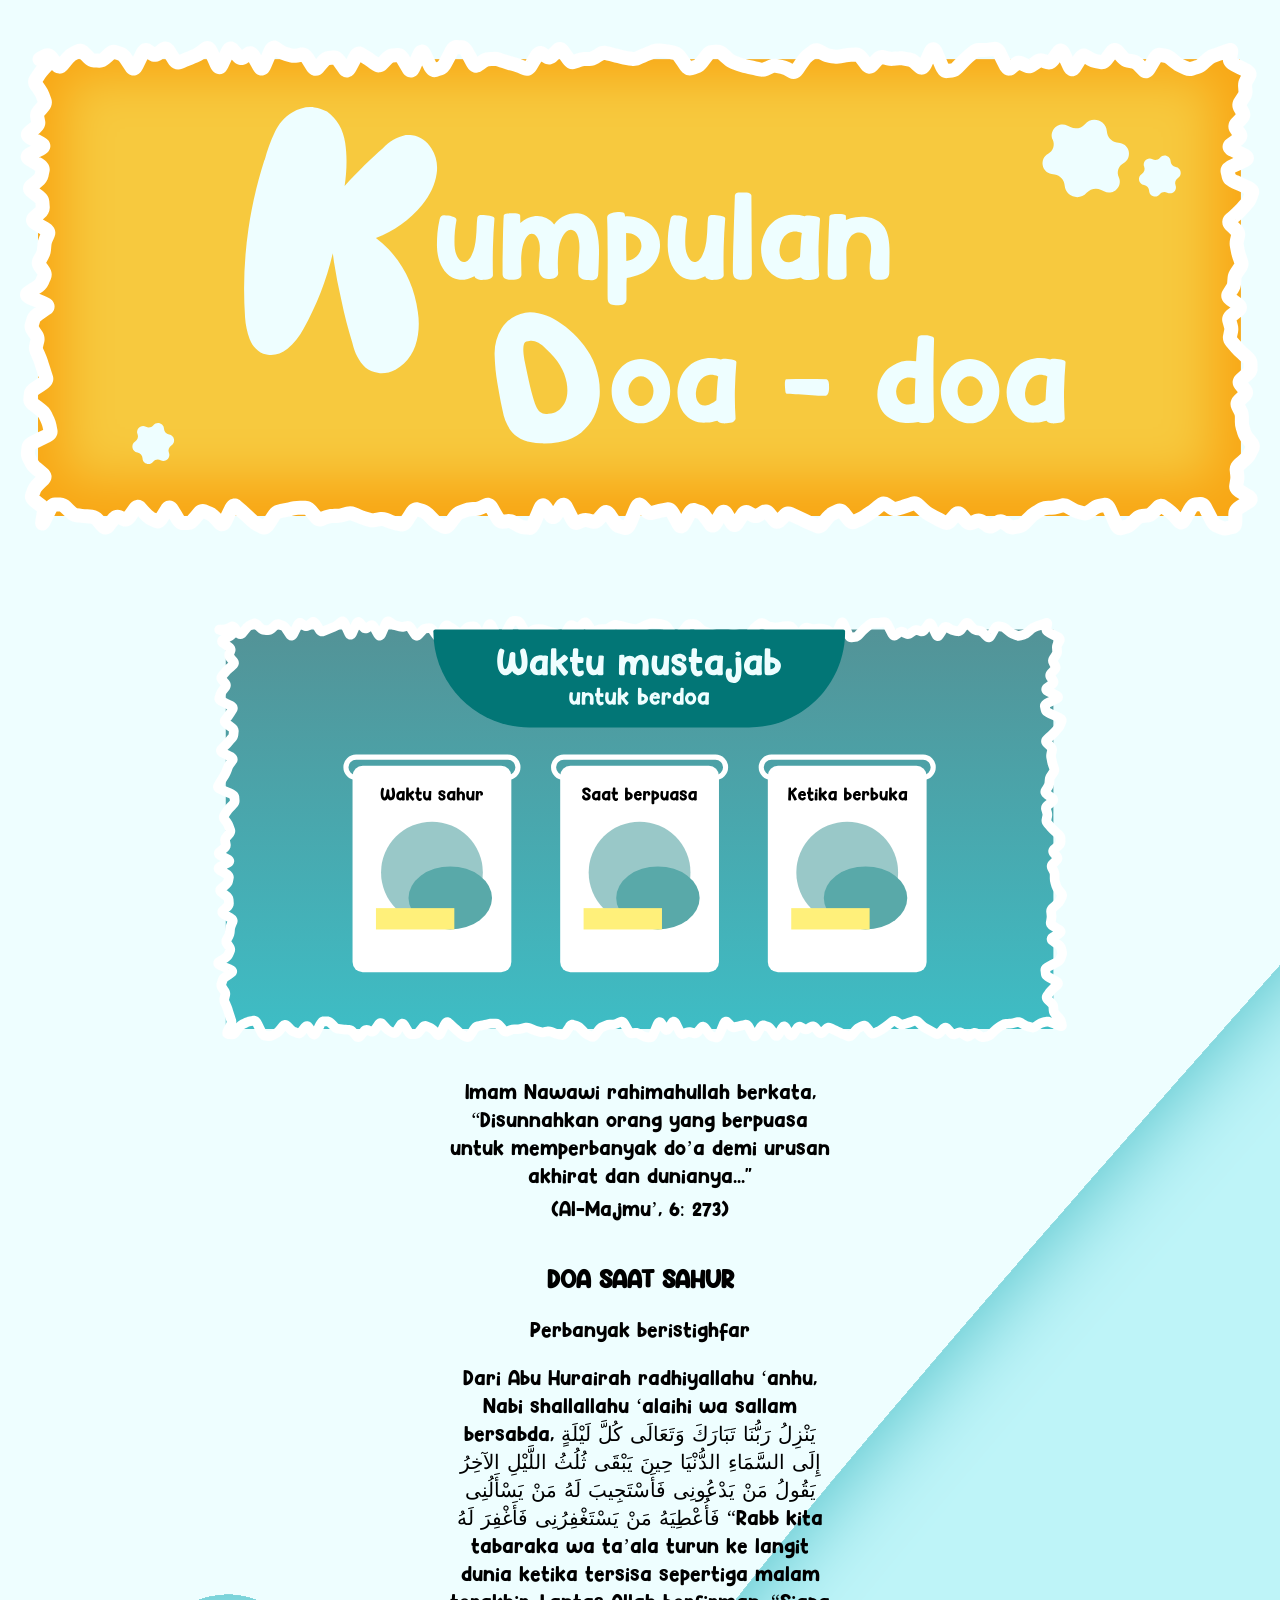
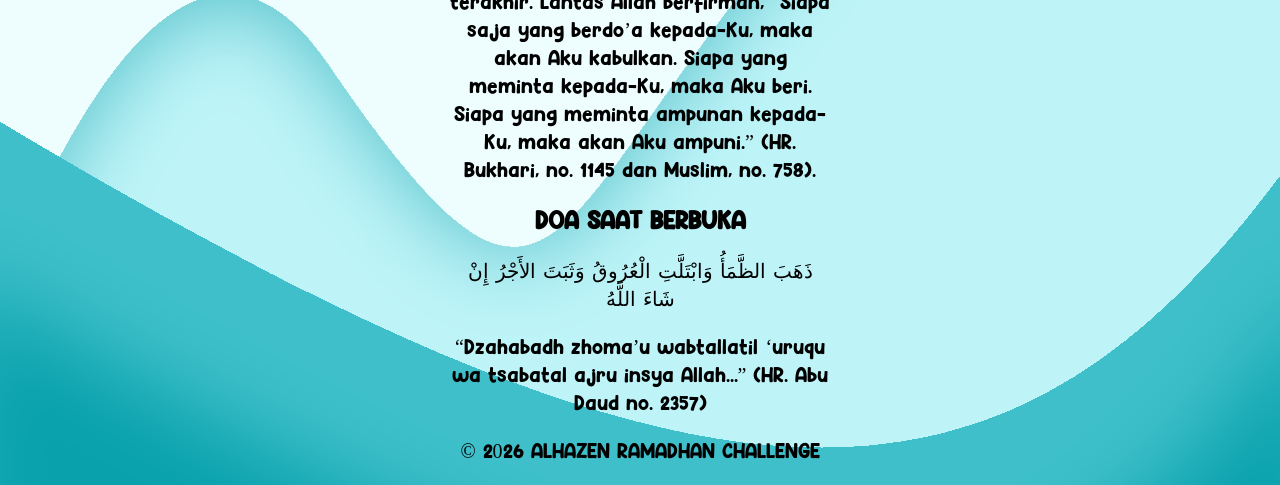
==== doa.html @ 5ca01886 "first upload" ====
<!DOCTYPE html>
<html lang="en">
<head>
    <meta charset="UTF-8">
    <meta name="viewport" content="width=device-width, initial-scale=1.0">
    <title>Halaman Doa</title>
    <link rel="stylesheet" href="style-doa.css">
</head>
<body>

    <!-- HEADER -->
    <header>
        <div class="smw-judul">
            <img src="assets/title - doa.svg" alt="Judul Doa">
        </div>
    </header>

    <!-- MAIN CONTENT -->
    <main>

        <!-- WAKTU MUSTAJAB -->
        <section class="tambahan-info">
            <img src="assets/waktu mustajab (1).svg" alt="">
            <p>
                Imam Nawawi rahimahullah berkata, “Disunnahkan orang yang berpuasa untuk memperbanyak do’a 
                demi urusan akhirat dan dunianya..."
            </p>
            <p id="hr">(Al-Majmu’, 6: 273)</p>
        </section>

        <!-- SECTION SAHUR -->
        <section class="doa-judul">
            <h2>DOA SAAT SAHUR</h2>

            <article class="doa-item">
                <p>
                   Perbanyak beristighfar
                </p>
                <p>
                    Dari Abu Hurairah radhiyallahu ‘anhu, Nabi shallallahu ‘alaihi wa sallam bersabda,

يَنْزِلُ رَبُّنَا تَبَارَكَ وَتَعَالَى كُلَّ لَيْلَةٍ إِلَى السَّمَاءِ الدُّنْيَا حِينَ يَبْقَى ثُلُثُ اللَّيْلِ الآخِرُ يَقُولُ مَنْ يَدْعُونِى فَأَسْتَجِيبَ لَهُ مَنْ يَسْأَلُنِى فَأُعْطِيَهُ مَنْ يَسْتَغْفِرُنِى فَأَغْفِرَ لَهُ

“Rabb kita tabaraka wa ta’ala turun ke langit dunia ketika tersisa sepertiga malam terakhir. Lantas Allah berfirman, “Siapa saja yang berdo’a kepada-Ku, maka akan Aku kabulkan. Siapa yang meminta kepada-Ku, maka Aku beri. Siapa yang meminta ampunan kepada-Ku, maka akan Aku ampuni.” (HR. Bukhari, no. 1145 dan Muslim, no. 758).
                </p>
            </article>
        </section>

        <!-- SECTION BERBUKA -->
        <section class="doa-judul">
            <h2>DOA SAAT BERBUKA</h2>

            <article class="doa-item">
                <p>
                    ذَهَبَ الظَّمَأُ وَابْتَلَّتِ الْعُرُوقُ وَثَبَتَ الأَجْرُ إِنْ شَاءَ اللَّهُ
                </p>
                <p>
                    “Dzahabadh zhoma’u wabtallatil ‘uruqu wa tsabatal ajru insya Allah...”
                    (HR. Abu Daud no. 2357)
                </p>
            </article>
        </section>

    </main>

    <!-- FOOTER -->
    <footer>
        <p>© 2026 ALHAZEN RAMADHAN CHALLENGE</p>
    </footer>

</body>
</html>
---- style-doa.css ----
@font-face {
    font-family: "p";
    src: url("assets/Hey Comic.ttf") format("truetype");
}

/* RESET */
*{
    box-sizing: border-box;
}

body {
    margin: 20px; /* pindahkan margin ke body saja */
    background-image: url("assets/bg.svg");
    background-size: cover; 
    background-repeat: no-repeat; 
    min-height: 100vh;
    font-family: "p";
}

/* PARAGRAPH */
p{
    font-size: 20px;
    text-align: center;
    margin-right: 430px;
    margin-left: 430px;
}

/* Biar di HP tidak rusak */
@media (max-width: 1024px){
    p{
        margin-left: 40px;
        margin-right: 40px;
    }
}

@media (max-width: 600px){
    p{
        margin-left: 20px;
        margin-right: 20px;
    }
}

#hr{
    margin-top: -30px;
}

/* JUDUL CENTER */
h2,
.doa-title,
.doa-judul {
    text-align: center;
}

/* JUDUL IMAGE */
.smw-judul{
    display: flex;
    justify-content: center;
    align-items: center;
    margin-top: 40px;
    margin-bottom: -20px;
}

.smw-judul img{
    width: 140vh;    
    max-width: 100%; 
    height: auto;
    display: block;
}

/* TAMBAHAN INFO */
.tambahan-info{
    display: flex;
    flex-direction: column;
    justify-content: center;
    align-items: center;
    gap: 15px;
    margin-top: 100px;
}

.tambahan-info img{
    width: 95vh;      
    max-width: 100%;  
    height: auto;
    display: block;
}
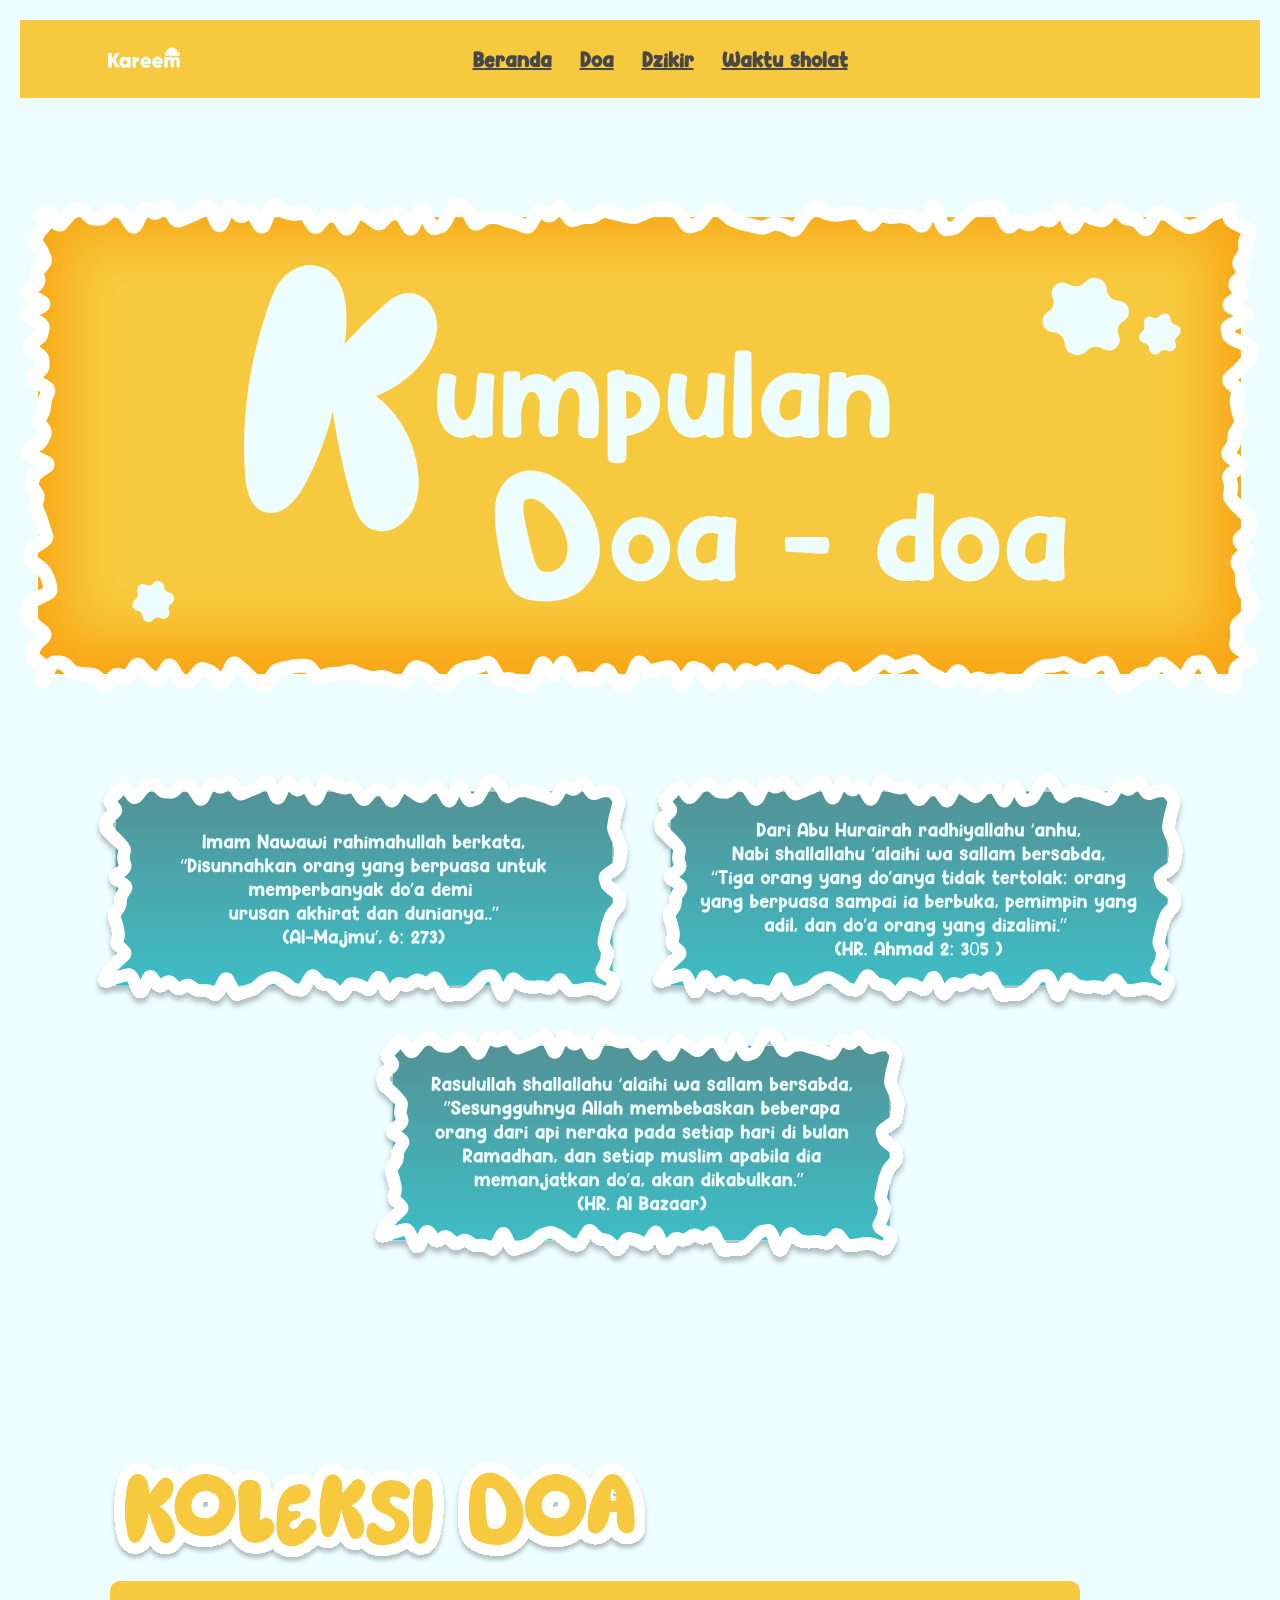
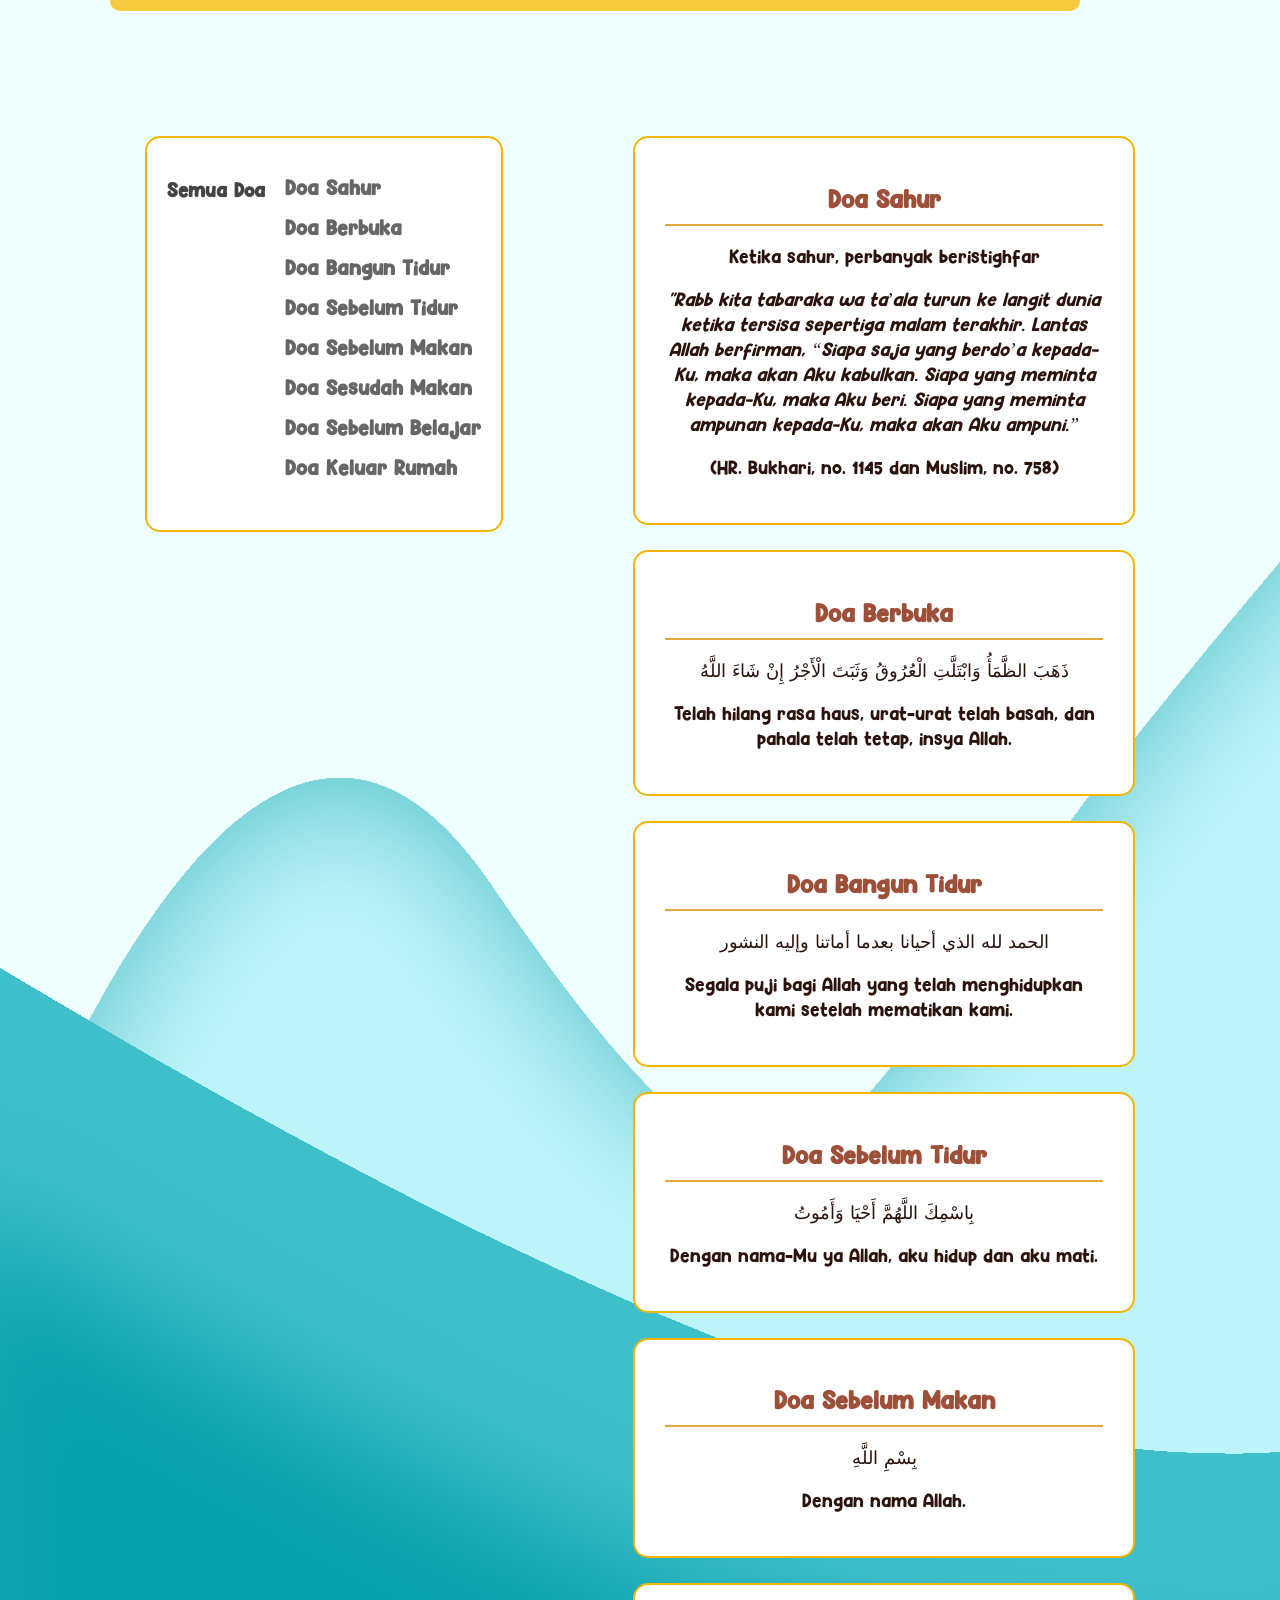
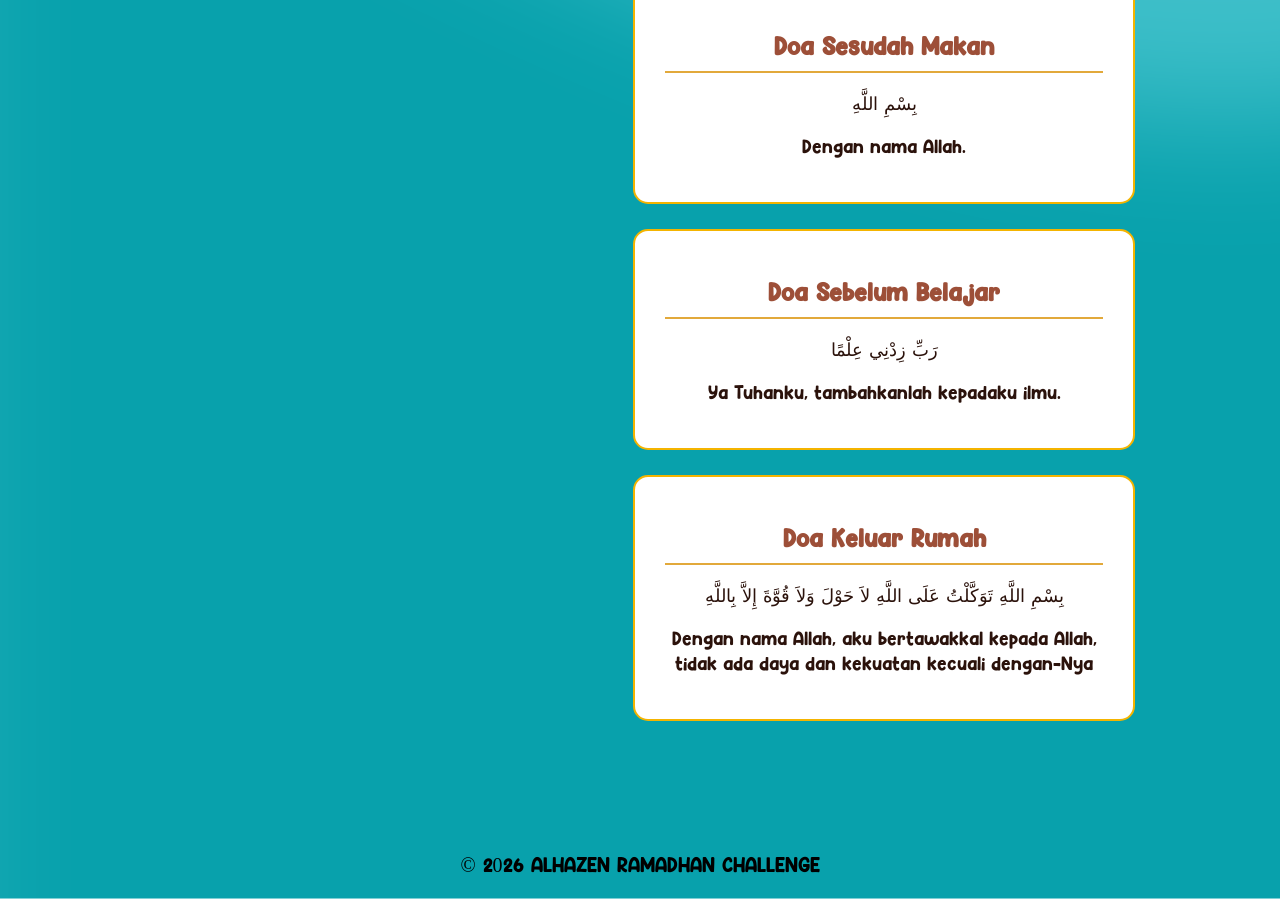
==== commit d1c60c84: "update" ====
--- a/doa.html
+++ b/doa.html
@@ -7,59 +7,120 @@
     <link rel="stylesheet" href="style-doa.css">
 </head>
 <body>
+    <!-- NAVIGASI -->
+    <main id="Navbar_dan_logo">
+        <div id="grid-item">
+            <img id="logo" src="assets/logo kareem.svg" alt="">
+        </div>
+        <div class="nav">
+            <nav class="inline" id="navbar-nih">
+                <ul class="nav">
+                <li><a href="">Beranda</a></li>
+                <li><a href="">Doa</a></li>
+                <li><a href="">Dzikir</a></li>
+                <li><a href="">Waktu sholat</a></li>
+                </ul>
+            </nav>
+        </div>
+        <div></div>
+    </main>
 
     <!-- HEADER -->
     <header>
         <div class="smw-judul">
-            <img src="assets/title - doa.svg" alt="Judul Doa">
+            <img src="assets/title - doa.svg" alt="">
         </div>
     </header>
 
     <!-- MAIN CONTENT -->
     <main>
 
-        <!-- WAKTU MUSTAJAB -->
-        <section class="tambahan-info">
-            <img src="assets/waktu mustajab (1).svg" alt="">
-            <p>
-                Imam Nawawi rahimahullah berkata, “Disunnahkan orang yang berpuasa untuk memperbanyak do’a 
-                demi urusan akhirat dan dunianya..."
-            </p>
-            <p id="hr">(Al-Majmu’, 6: 273)</p>
-        </section>
+        <!-- TAMBAHAN INFO -->
+        <div class="tambahan-info">
+            <img src="assets/1.svg" alt="">
+            <img src="assets/2.svg" alt="">
+            <img src="assets/3.svg" alt="">
+        </div>
 
-        <!-- SECTION SAHUR -->
-        <section class="doa-judul">
-            <h2>DOA SAAT SAHUR</h2>
+    <!-- JUDUL : KOLEKSI DOA -->
+    <header id="KOLEKSI-DOA">
+        <img src="assets/Koleksi Doa.svg" alt="">
+        <div class="line"></div>
+    </header>
 
-            <article class="doa-item">
-                <p>
-                   Perbanyak beristighfar
-                </p>
-                <p>
-                    Dari Abu Hurairah radhiyallahu ‘anhu, Nabi shallallahu ‘alaihi wa sallam bersabda,
+    <div class="content">
 
-يَنْزِلُ رَبُّنَا تَبَارَكَ وَتَعَالَى كُلَّ لَيْلَةٍ إِلَى السَّمَاءِ الدُّنْيَا حِينَ يَبْقَى ثُلُثُ اللَّيْلِ الآخِرُ يَقُولُ مَنْ يَدْعُونِى فَأَسْتَجِيبَ لَهُ مَنْ يَسْأَلُنِى فَأُعْطِيَهُ مَنْ يَسْتَغْفِرُنِى فَأَغْفِرَ لَهُ
+        <!-- SIDEBAR -->
+        <aside class="sidebar">
+            <h3>Semua Doa</h3>
+            <ul>
+                <li><a href="#sahur">Doa Sahur</a></li>
+                <li><a href="#buka">Doa Berbuka</a></li>
+                <li><a href="#bangun">Doa Bangun Tidur</a></li>
+                <li><a href="#tidur">Doa Sebelum Tidur</a></li>
+                <li><a href="#makan">Doa Sebelum Makan</a></li>
+                <li><a href="#sdh-makan">Doa Sesudah Makan</a></li>
+                <li><a href="#belajar">Doa Sebelum Belajar</a></li>
+                <li><a href="#rumah">Doa Keluar Rumah</a></li>
+            </ul>
+        </aside>
 
-“Rabb kita tabaraka wa ta’ala turun ke langit dunia ketika tersisa sepertiga malam terakhir. Lantas Allah berfirman, “Siapa saja yang berdo’a kepada-Ku, maka akan Aku kabulkan. Siapa yang meminta kepada-Ku, maka Aku beri. Siapa yang meminta ampunan kepada-Ku, maka akan Aku ampuni.” (HR. Bukhari, no. 1145 dan Muslim, no. 758).
-                </p>
-            </article>
-        </section>
+        <!-- SIDE DOA -->
+        <main class="main">
 
-        <!-- SECTION BERBUKA -->
-        <section class="doa-judul">
-            <h2>DOA SAAT BERBUKA</h2>
+            <section id="sahur" class="doa-satuan">
+                <h2>Doa Sahur</h2>
+                <p>Ketika sahur, perbanyak beristighfar</p>
+                <p><em>"Rabb kita tabaraka wa ta’ala turun ke langit dunia ketika tersisa sepertiga malam terakhir. Lantas Allah berfirman, “Siapa saja yang berdo’a kepada-Ku, maka akan Aku kabulkan. Siapa yang meminta kepada-Ku, maka Aku beri. Siapa yang meminta ampunan kepada-Ku, maka akan Aku ampuni.”</em></p>
+                <p> (HR. Bukhari, no. 1145 dan Muslim, no. 758)</p>
+            </section>
 
-            <article class="doa-item">
-                <p>
-                    ذَهَبَ الظَّمَأُ وَابْتَلَّتِ الْعُرُوقُ وَثَبَتَ الأَجْرُ إِنْ شَاءَ اللَّهُ
-                </p>
-                <p>
-                    “Dzahabadh zhoma’u wabtallatil ‘uruqu wa tsabatal ajru insya Allah...”
-                    (HR. Abu Daud no. 2357)
-                </p>
-            </article>
-        </section>
+            <section id="buka" class="doa-satuan">
+                <h2>Doa Berbuka</h2>
+                <p>ذَهَبَ الظَّمَأُ وَابْتَلَّتِ الْعُرُوقُ وَثَبَتَ الْأَجْرُ إِنْ شَاءَ اللَّهُ</p>
+                <p>Telah hilang rasa haus, urat-urat telah basah, dan pahala telah tetap, insya Allah.</p>
+            </section>
+
+            <section id="bangun" class="doa-satuan">
+                <h2>Doa Bangun Tidur</h2>
+                <p>الحمد لله الذي أحيانا بعدما أماتنا وإليه النشور</p>
+                <p>Segala puji bagi Allah yang telah menghidupkan kami setelah mematikan kami.</p>
+            </section>
+
+            <section id="tidur" class="doa-satuan">
+                <h2>Doa Sebelum Tidur</h2>
+                <p>بِاسْمِكَ اللَّهُمَّ أَحْيَا وَأَمُوتُ</p>
+                <p>Dengan nama-Mu ya Allah, aku hidup dan aku mati.</p>
+            </section>
+
+            <section id="makan" class="doa-satuan">
+                <h2>Doa Sebelum Makan</h2>
+                <p>بِسْمِ اللَّهِ</p>
+                <p>Dengan nama Allah.</p>
+            </section>
+
+            <section id="sdh-makan" class="doa-satuan">
+                <h2>Doa Sesudah Makan</h2>
+                <p>بِسْمِ اللَّهِ</p>
+                <p>Dengan nama Allah.</p>
+            </section>
+
+            <section id="belajar" class="doa-satuan">
+                <h2>Doa Sebelum Belajar</h2>
+                <p>رَبِّ زِدْنِي عِلْمًا</p>
+                <p>Ya Tuhanku, tambahkanlah kepadaku ilmu.</p>
+            </section>
+
+            <section id="rumah" class="doa-satuan">
+                <h2>Doa Keluar Rumah</h2>
+                <p>بِسْمِ اللَّهِ تَوَكَّلْتُ عَلَى اللَّهِ لاَ حَوْلَ وَلاَ قُوَّةَ إِلاَّ بِاللَّهِ </p>
+                <p>Dengan nama Allah, aku bertawakkal kepada Allah, tidak ada daya dan kekuatan kecuali dengan-Nya</p>
+            </section>
+
+        </main>
+
+    </div>
+</div>
 
     </main>
 
--- a/style-doa.css
+++ b/style-doa.css
@@ -3,13 +3,8 @@
     src: url("assets/Hey Comic.ttf") format("truetype");
 }
 
-/* RESET */
-*{
-    box-sizing: border-box;
-}
-
 body {
-    margin: 20px; /* pindahkan margin ke body saja */
+    margin: 20px;
     background-image: url("assets/bg.svg");
     background-size: cover; 
     background-repeat: no-repeat; 
@@ -17,46 +12,63 @@
     font-family: "p";
 }
 
-/* PARAGRAPH */
+/* NAVBAR */
+
+#grid-item{
+    display: flex;
+    justify-content: center;
+    align-items: center;
+}
+
+#logo{
+    width: 30%;
+    justify-items: center; }
+
+#Navbar_dan_logo{
+    background-color: #F7C93E;
+    display: grid;
+    grid-template-columns: 20% 60% 20%;}
+
+.inline ul > li{
+    display: inline;
+    align-items: center;}
+
+.inline ul > li > a{color: #484848; margin: 10px;}
+
+ul > li > a,
+.contact-color {
+    color: white;
+    font-weight: bolder;
+    font-size: 20px;
+}
+
+.nav{
+    text-align: center;
+    font-weight: bolder;
+    font-size: larger;}
+
+/* UMUM? GABUNGIN AJA AH */
 p{
     font-size: 20px;
     text-align: center;
-    margin-right: 430px;
-    margin-left: 430px;
-}
-
-/* Biar di HP tidak rusak */
-@media (max-width: 1024px){
-    p{
-        margin-left: 40px;
-        margin-right: 40px;
-    }
-}
-
-@media (max-width: 600px){
-    p{
-        margin-left: 20px;
-        margin-right: 20px;
-    }
 }
 
 #hr{
     margin-top: -30px;
 }
 
-/* JUDUL CENTER */
 h2,
 .doa-title,
 .doa-judul {
     text-align: center;
 }
 
-/* JUDUL IMAGE */
+/* INI BUAT JUDUL */
 .smw-judul{
     display: flex;
     justify-content: center;
     align-items: center;
-    margin-top: 40px;
+    margin-top: 100px;
     margin-bottom: -20px;
 }
 
@@ -68,18 +80,169 @@
 }
 
 /* TAMBAHAN INFO */
+
 .tambahan-info{
     display: flex;
-    flex-direction: column;
-    justify-content: center;
-    align-items: center;
+    justify-content: center;
     gap: 15px;
     margin-top: 100px;
-}
-
+    flex-wrap: wrap;
+}
 .tambahan-info img{
-    width: 95vh;      
+    width: 60vh;      
     max-width: 100%;  
     height: auto;
     display: block;
 }
+
+/* SIDEBAR ANIMASI */
+html {
+    scroll-behavior: smooth;
+}
+
+.sidebar a {
+    text-decoration: none;
+    color: #666;
+}
+
+.sidebar a:hover {
+    color: #f4b400;
+    font-weight: bold;
+}
+
+/* CONTAINER */
+.container {
+    max-width: 1200px;
+    margin: auto;
+}
+
+/* DOA - DOA */
+
+#KOLEKSI-DOA{
+    margin: 194px 10vh 0 10vh;
+}
+
+#KOLEKSI-DOA img{
+     width: 60vh;      
+    max-width: 100%;  
+    height: auto;
+    display: block;
+}
+
+.line {
+    height: 30px;
+    background: #F7C93E;
+    border-radius: 10px;
+    margin: 15px 10vh 0 0;
+}
+.content {
+    display: flex;
+    align-self: flex-start;
+    gap: 40px;
+    margin-top: 40px;
+    padding: 40px 80px;
+}
+
+/* SIDEBAR */
+.sidebar {
+    position: sticky;
+    top: 120px;
+}
+
+.sidebar {
+    width: fit-content;
+    height: fit-content;
+    background: #ffffff;
+    padding: 20px;
+    margin: 5vh;;
+    border-radius: 15px;
+    border: 2px solid #f4b400;
+}
+
+.sidebar h3 {
+    margin-bottom: 15px;
+    color: #444;
+}
+
+.sidebar ul {
+    list-style: disc;
+    padding-left: 20px;
+}
+
+.sidebar li {
+    margin-bottom: 12px;
+    color: #ffffff;
+}
+
+/* MAIN */
+.main {
+    flex: 1;
+    margin: 5vh;
+}
+
+aside{
+    display: flex;
+    justify-content: center;
+}
+
+.doa-satuan {
+    background: #fff;
+    border-radius: 15px;
+    border: 2px solid #f4b400;
+    margin-bottom: 25px;
+
+    padding: 25px 30px;
+    max-width: 800px;
+}
+
+.doa-satuan h2 {
+    color: #9D4F38;
+    font-size: 24px;
+    margin-bottom: 15px;
+    border-bottom: 2px solid #E2A93B;
+    padding-bottom: 8px;
+}
+
+.doa-satuan p {
+    color: #2B120B;
+    font-size: 18px;
+}
+
+
+/* RESPONSIVE */
+
+@media (max-width: 1024px){
+    p{
+        margin-left: 40px;
+        margin-right: 40px;
+    }
+}
+
+@media (max-width: 900px) {
+
+    .content {
+        flex-direction: column;
+        padding: 20px;
+    }
+
+    .sidebar {
+        position: relative;   /* matikan sticky di mobile */
+        top: 0;
+        width: 100%;
+        margin: 0 0 30px 0;
+    }
+
+    .main {
+        margin: 0;
+    }
+
+}
+
+@media (max-width: 600px) {
+
+    p {
+        margin-left: 15px;
+        margin-right: 15px;
+    }
+
+}
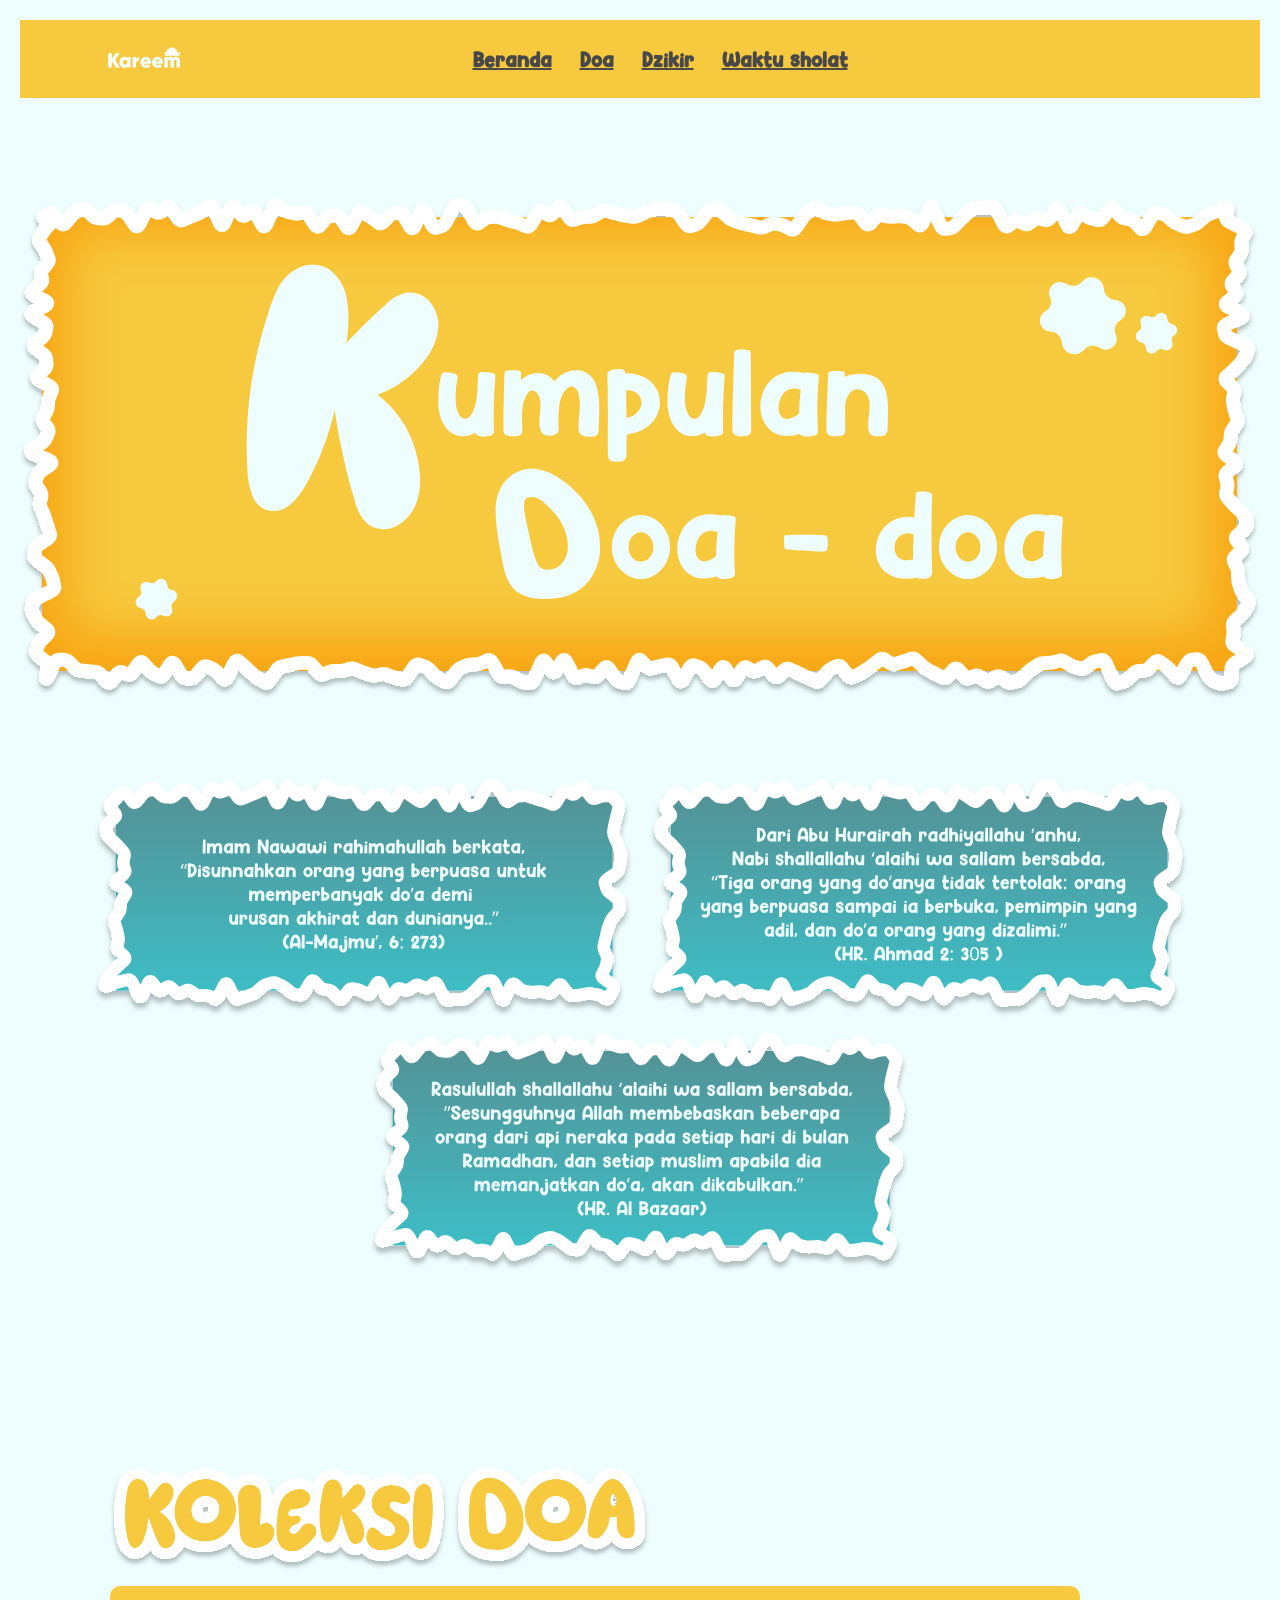
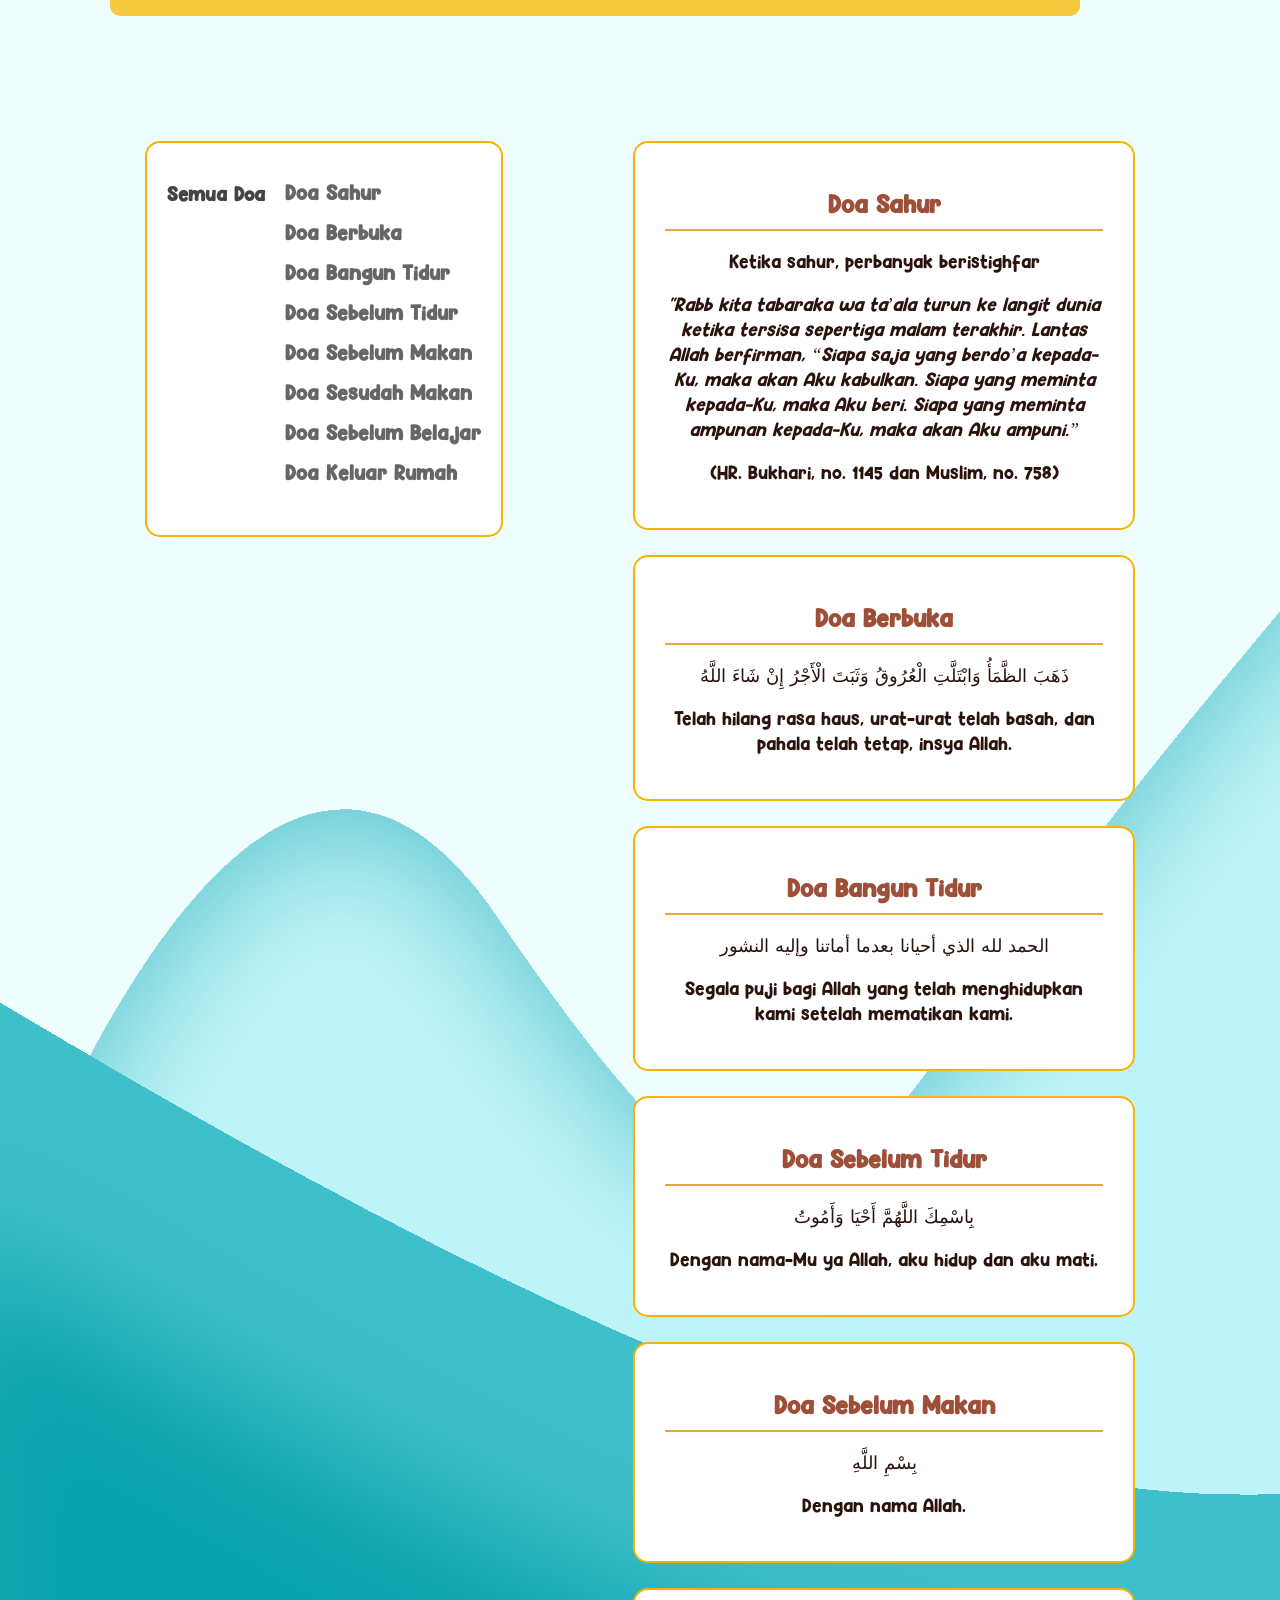
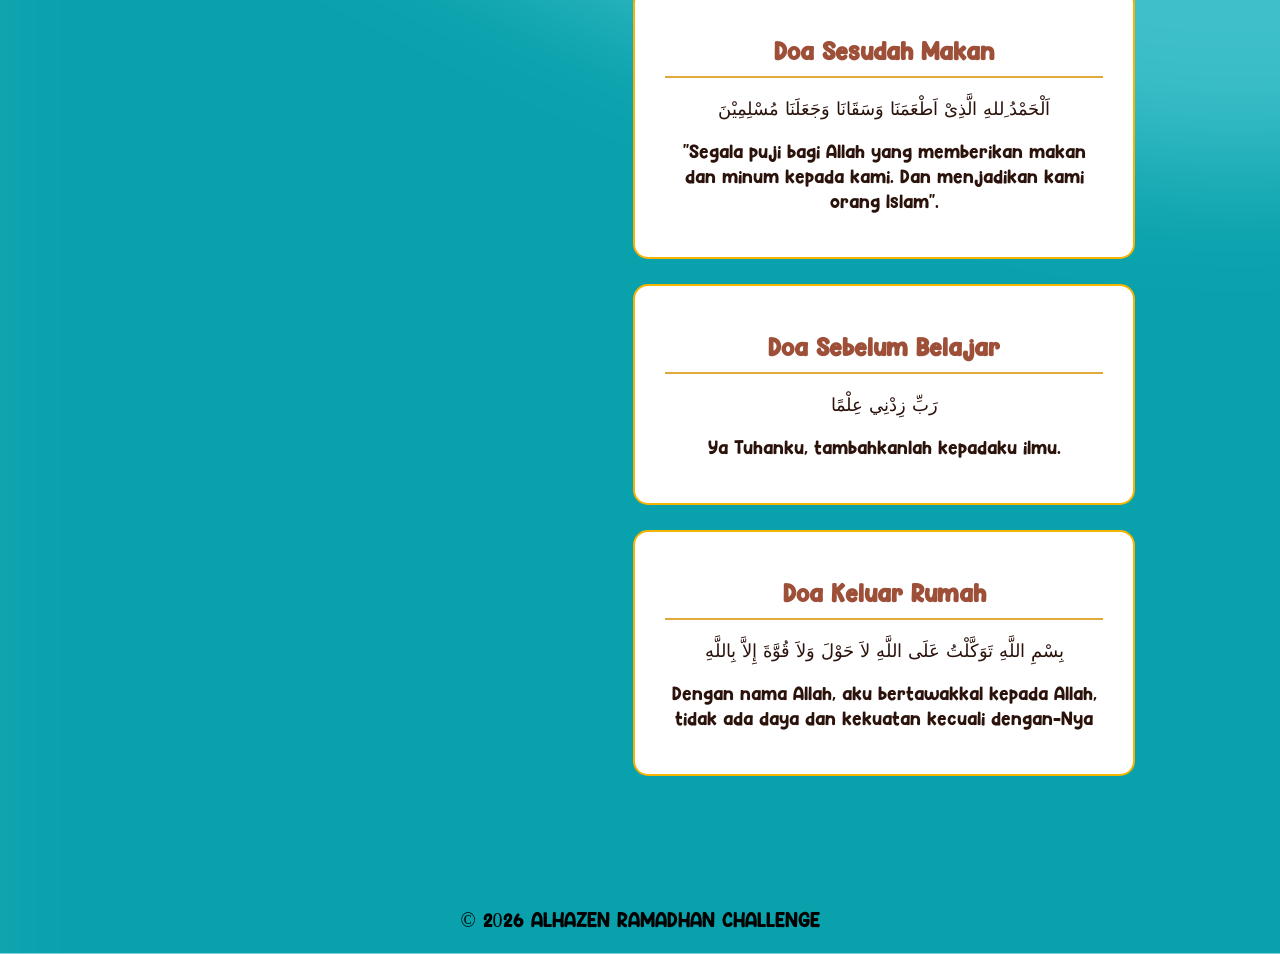
==== commit dcb3add5: "day2" ====
--- a/doa.html
+++ b/doa.html
@@ -16,8 +16,8 @@
             <nav class="inline" id="navbar-nih">
                 <ul class="nav">
                 <li><a href="">Beranda</a></li>
-                <li><a href="">Doa</a></li>
-                <li><a href="">Dzikir</a></li>
+                <li><a href="doa.html">Doa</a></li>
+                <li><a href="dzikir.html">Dzikir</a></li>
                 <li><a href="">Waktu sholat</a></li>
                 </ul>
             </nav>
@@ -28,7 +28,7 @@
     <!-- HEADER -->
     <header>
         <div class="smw-judul">
-            <img src="assets/title - doa.svg" alt="">
+            <img src="assets/title - doa (1).svg" alt="">
         </div>
     </header>
 
@@ -101,8 +101,8 @@
 
             <section id="sdh-makan" class="doa-satuan">
                 <h2>Doa Sesudah Makan</h2>
-                <p>بِسْمِ اللَّهِ</p>
-                <p>Dengan nama Allah.</p>
+                <p>اَلْحَمْدُ ِللهِ الَّذِىْ اَطْعَمَنَا وَسَقَانَا وَجَعَلَنَا مُسْلِمِيْنَ</p>
+                <p>"Segala puji bagi Allah yang memberikan makan dan minum kepada kami. Dan menjadikan kami orang Islam".</p>
             </section>
 
             <section id="belajar" class="doa-satuan">
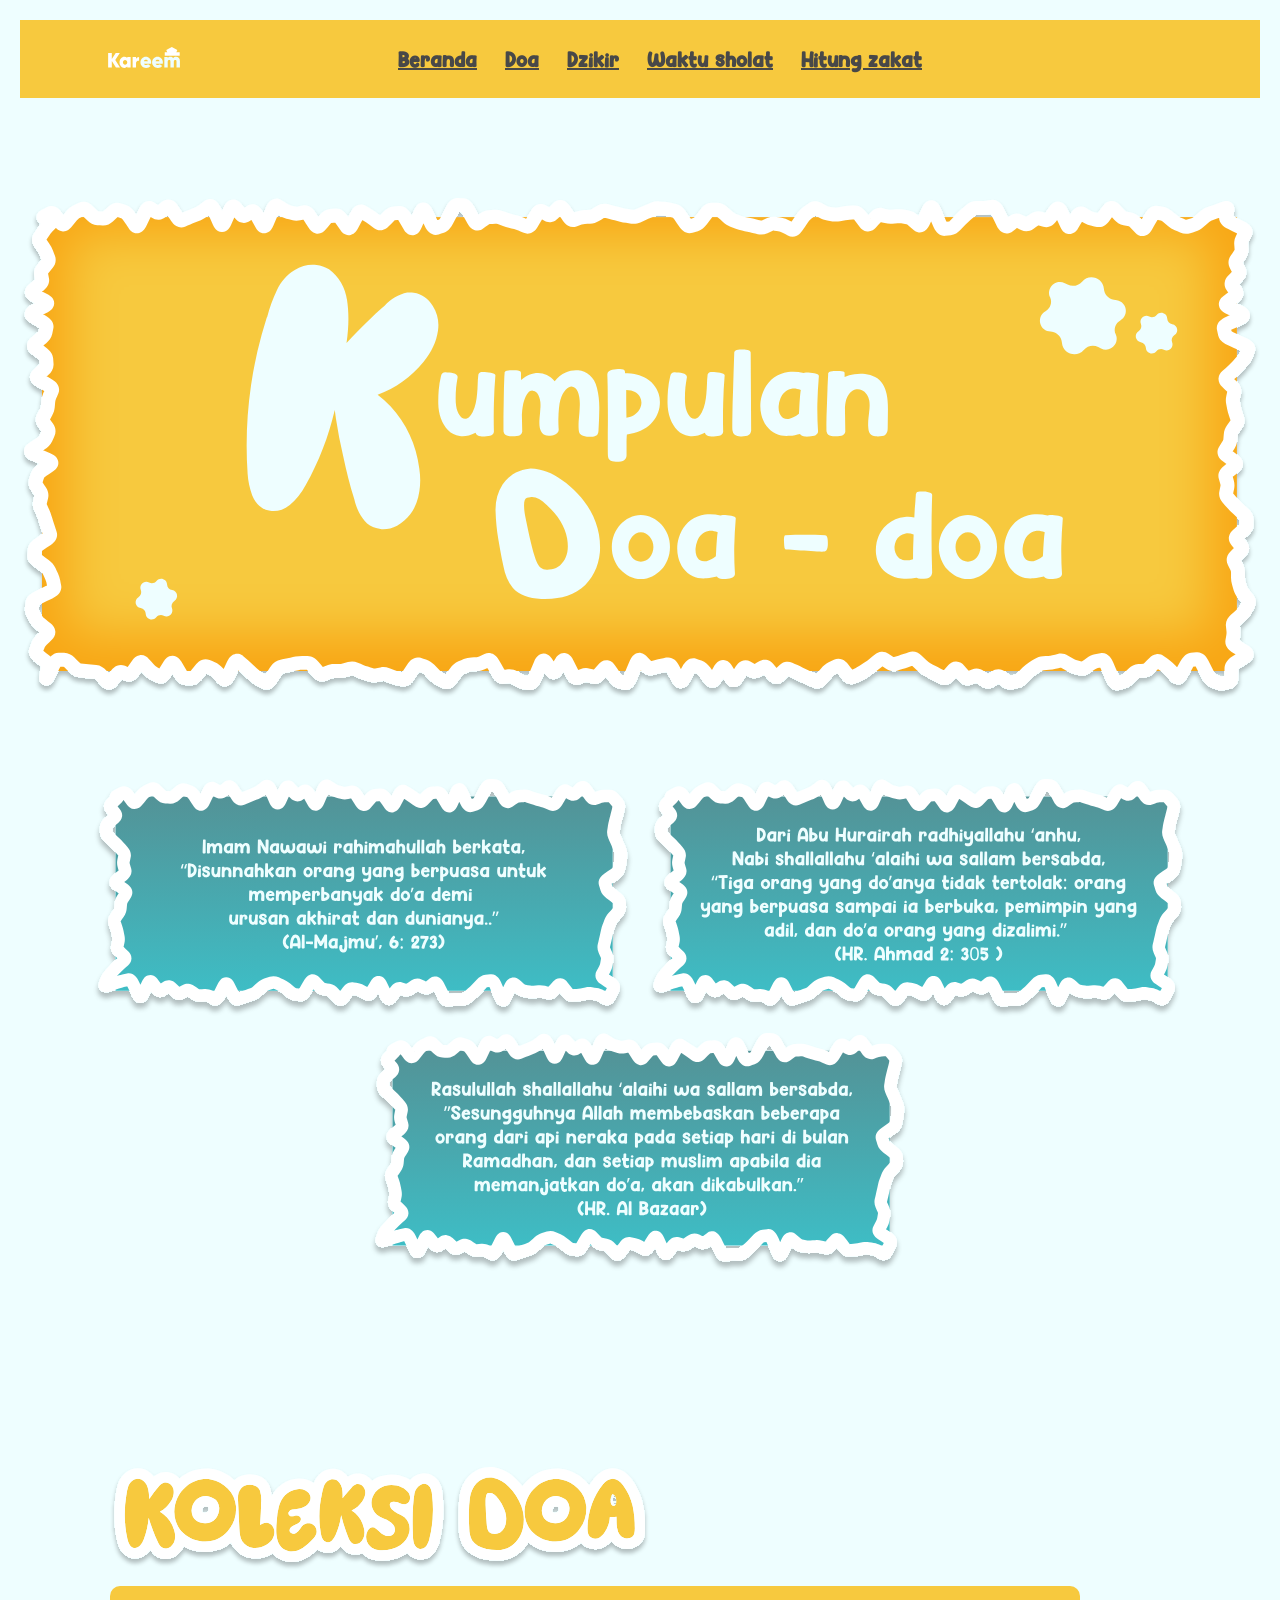
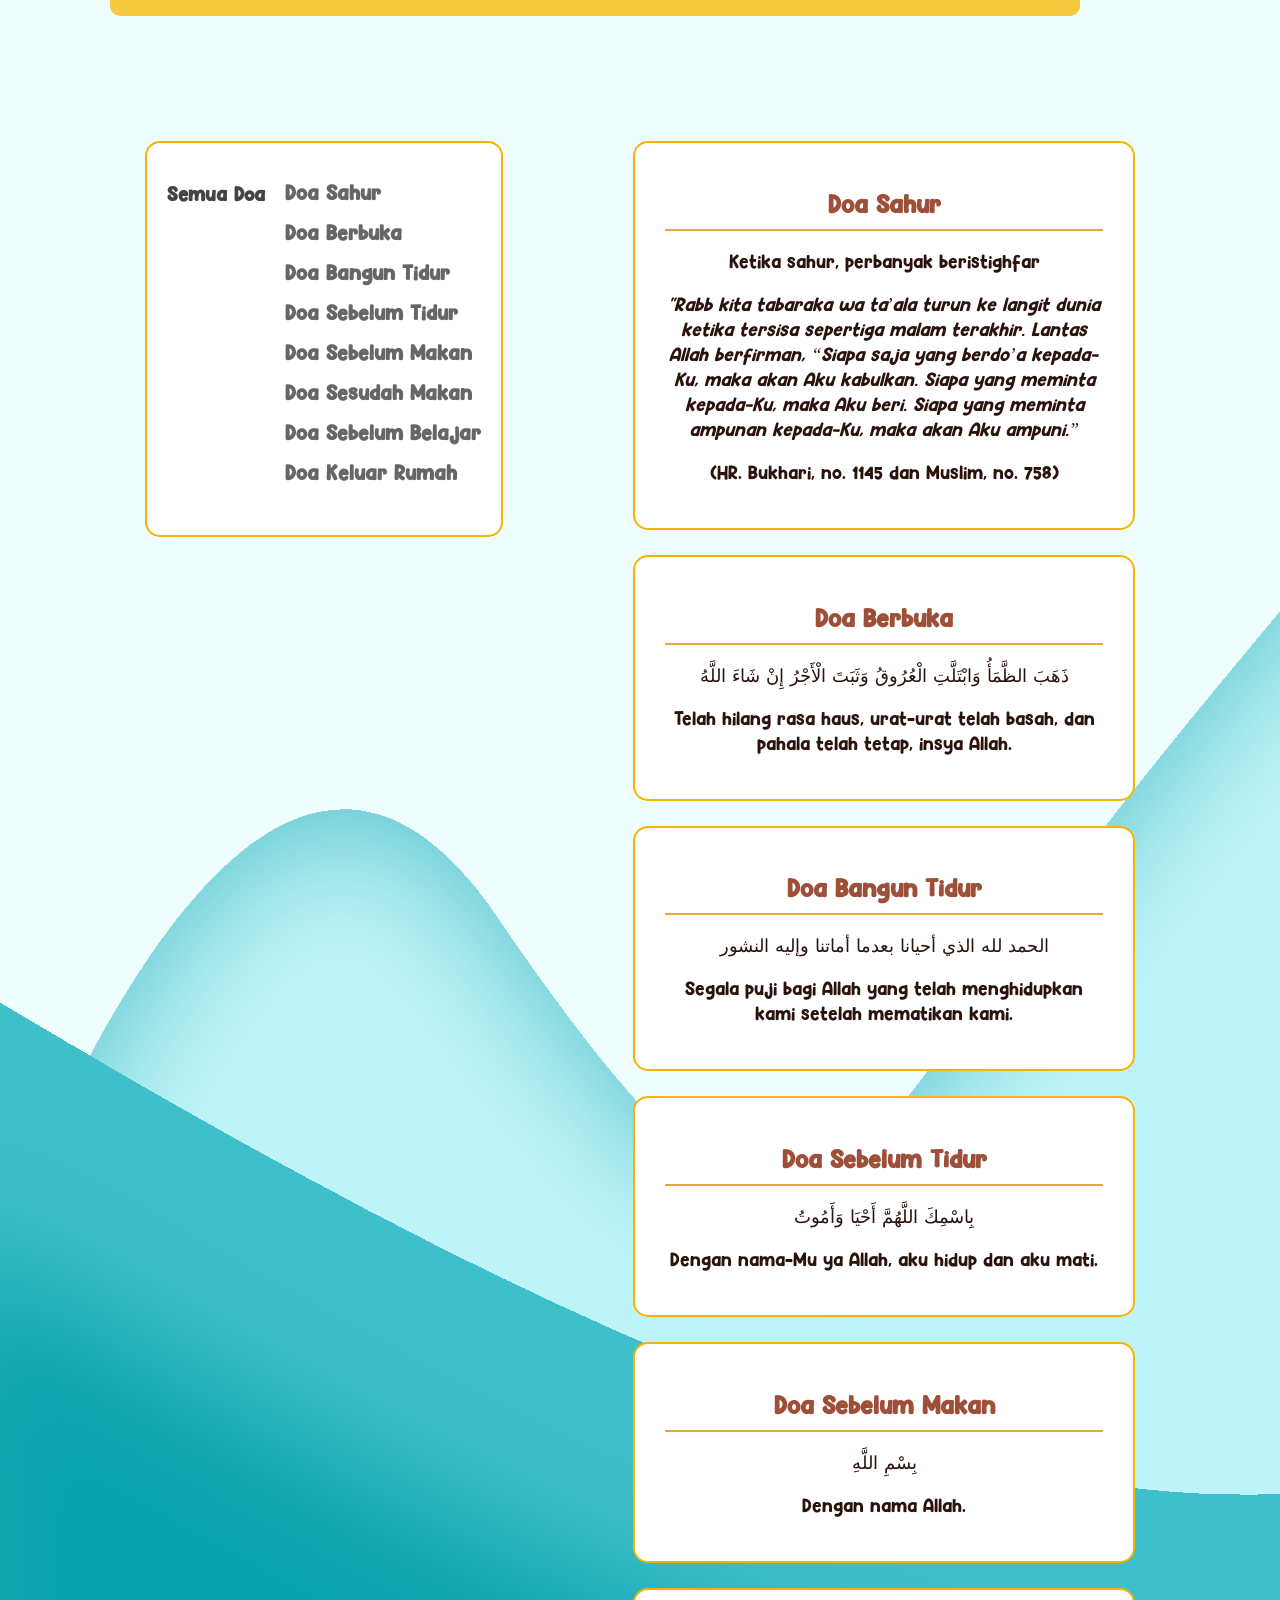
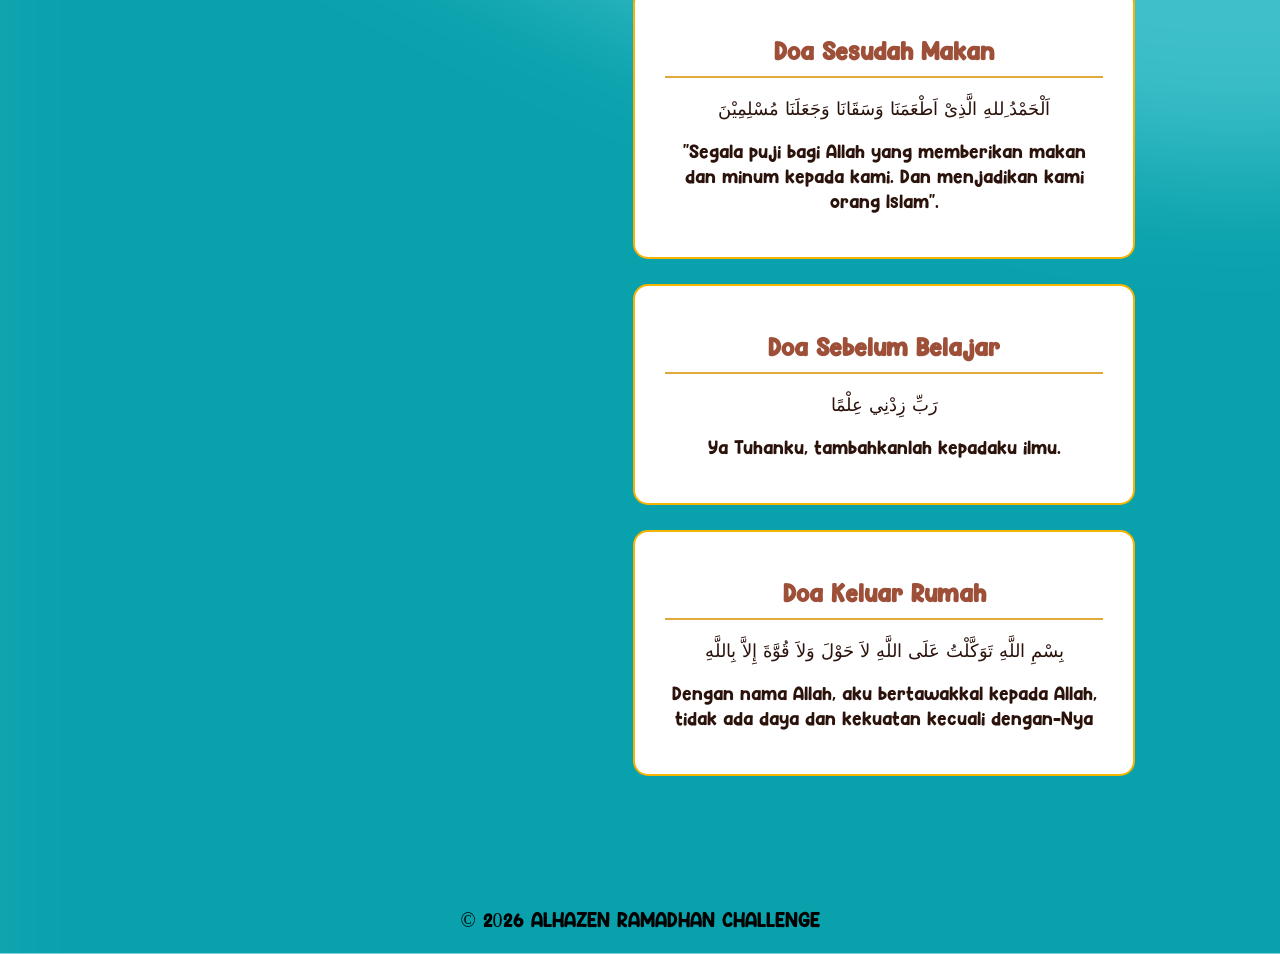
==== commit dbf03c4b: "day3" ====
--- a/doa.html
+++ b/doa.html
@@ -19,6 +19,7 @@
                 <li><a href="doa.html">Doa</a></li>
                 <li><a href="dzikir.html">Dzikir</a></li>
                 <li><a href="">Waktu sholat</a></li>
+                <li><a href="zakat.html">Hitung zakat</a></li>
                 </ul>
             </nav>
         </div>
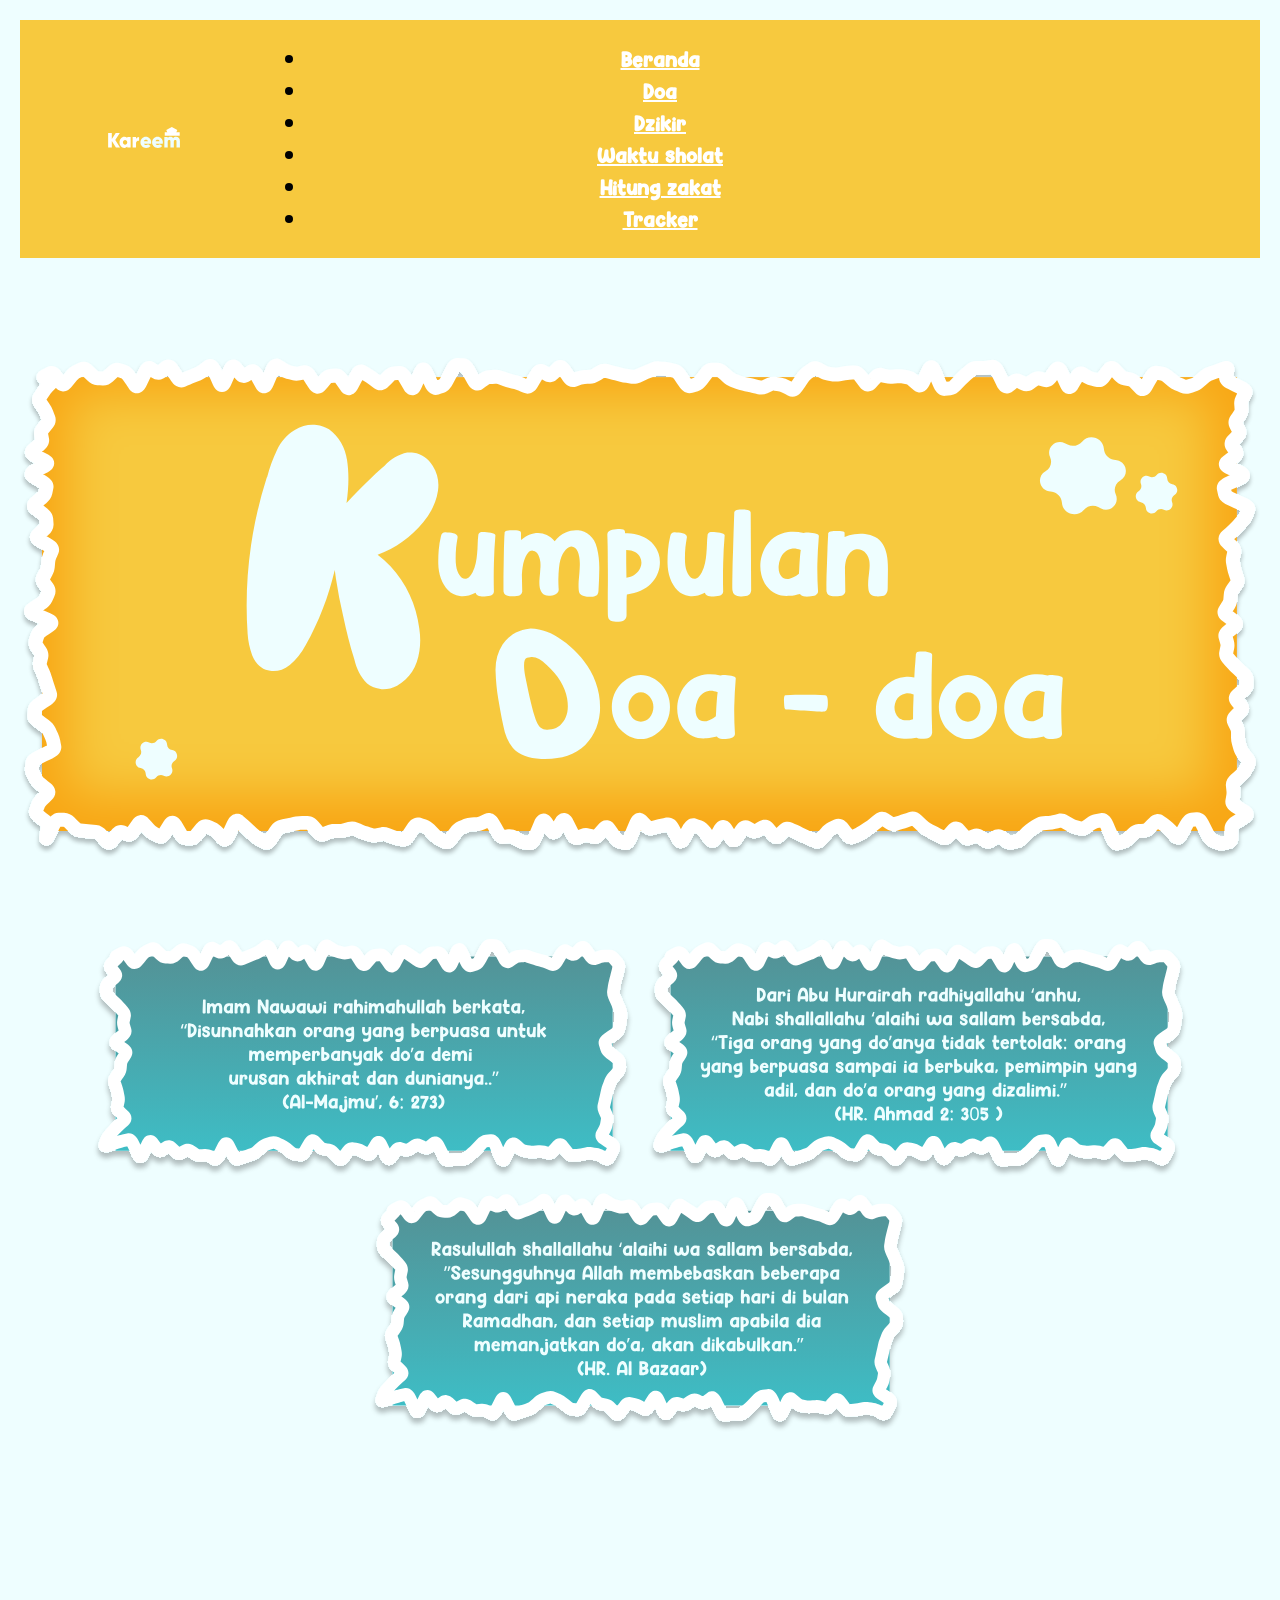
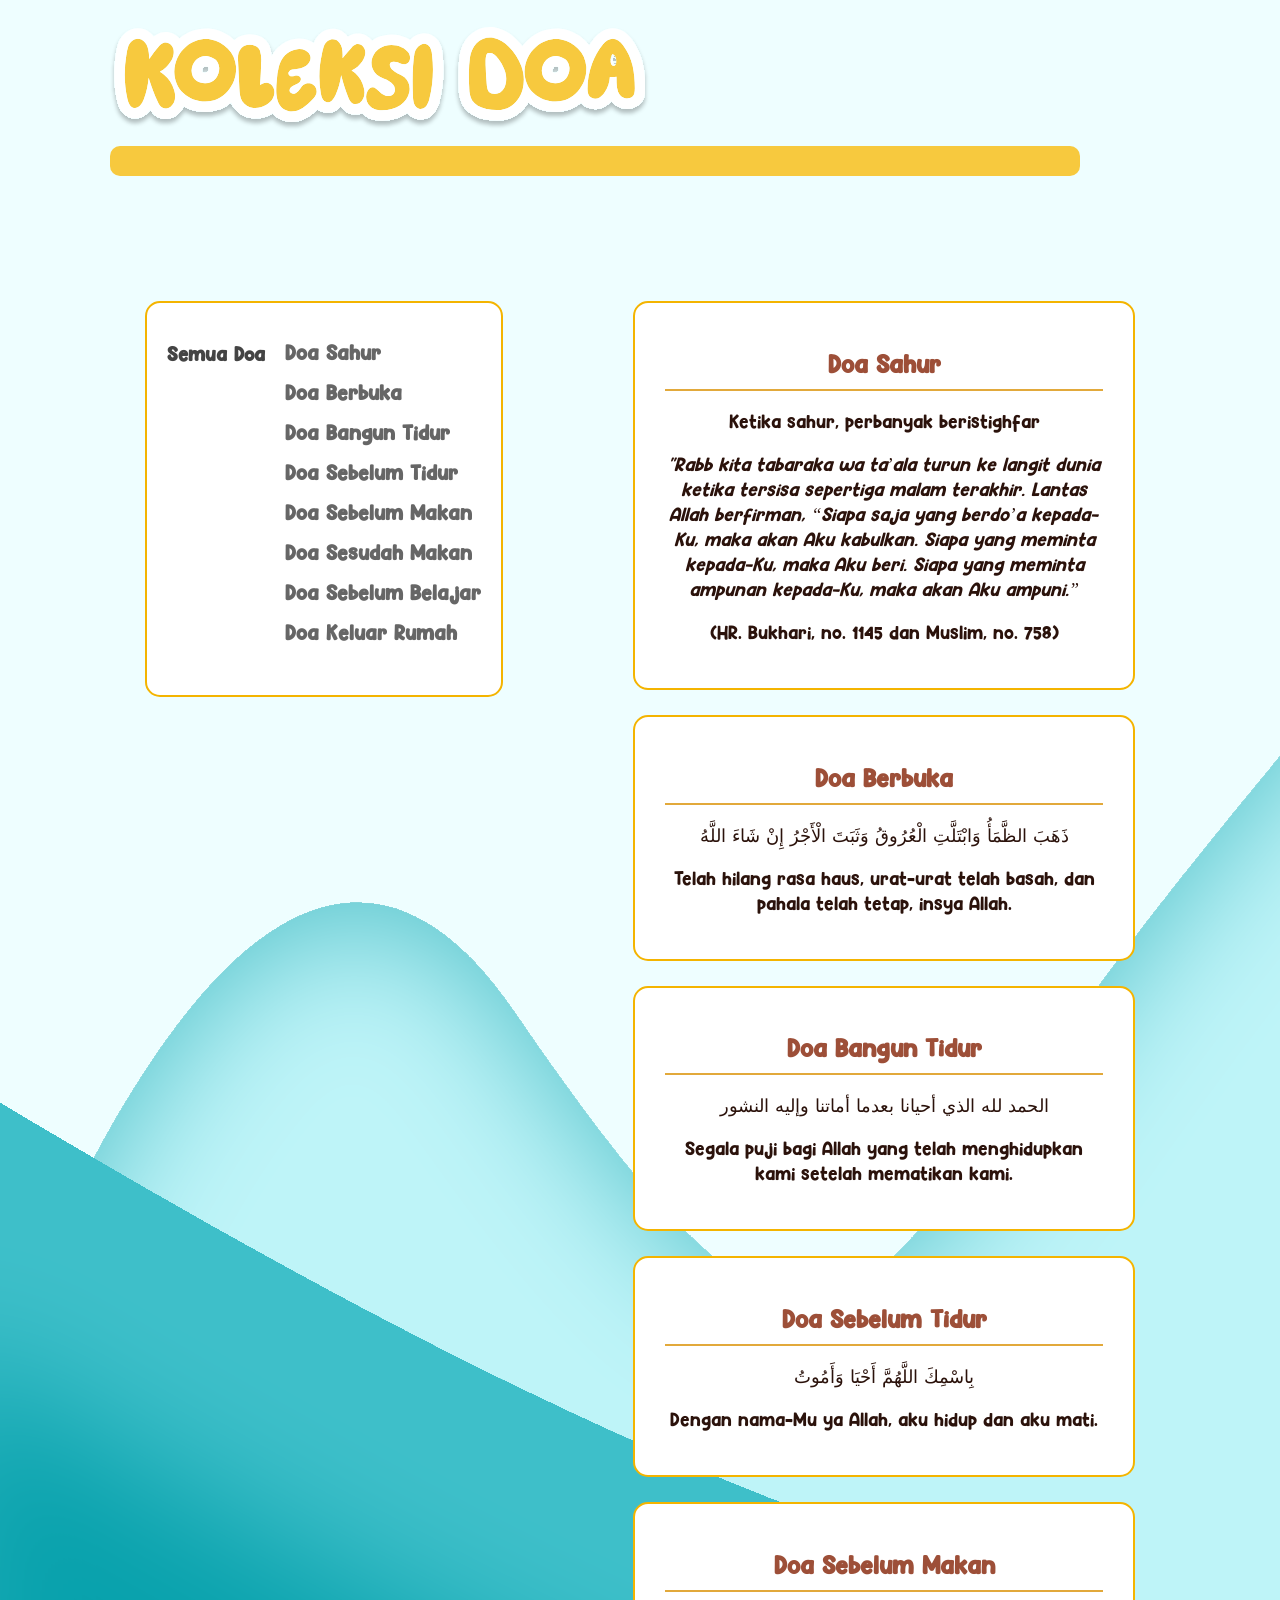
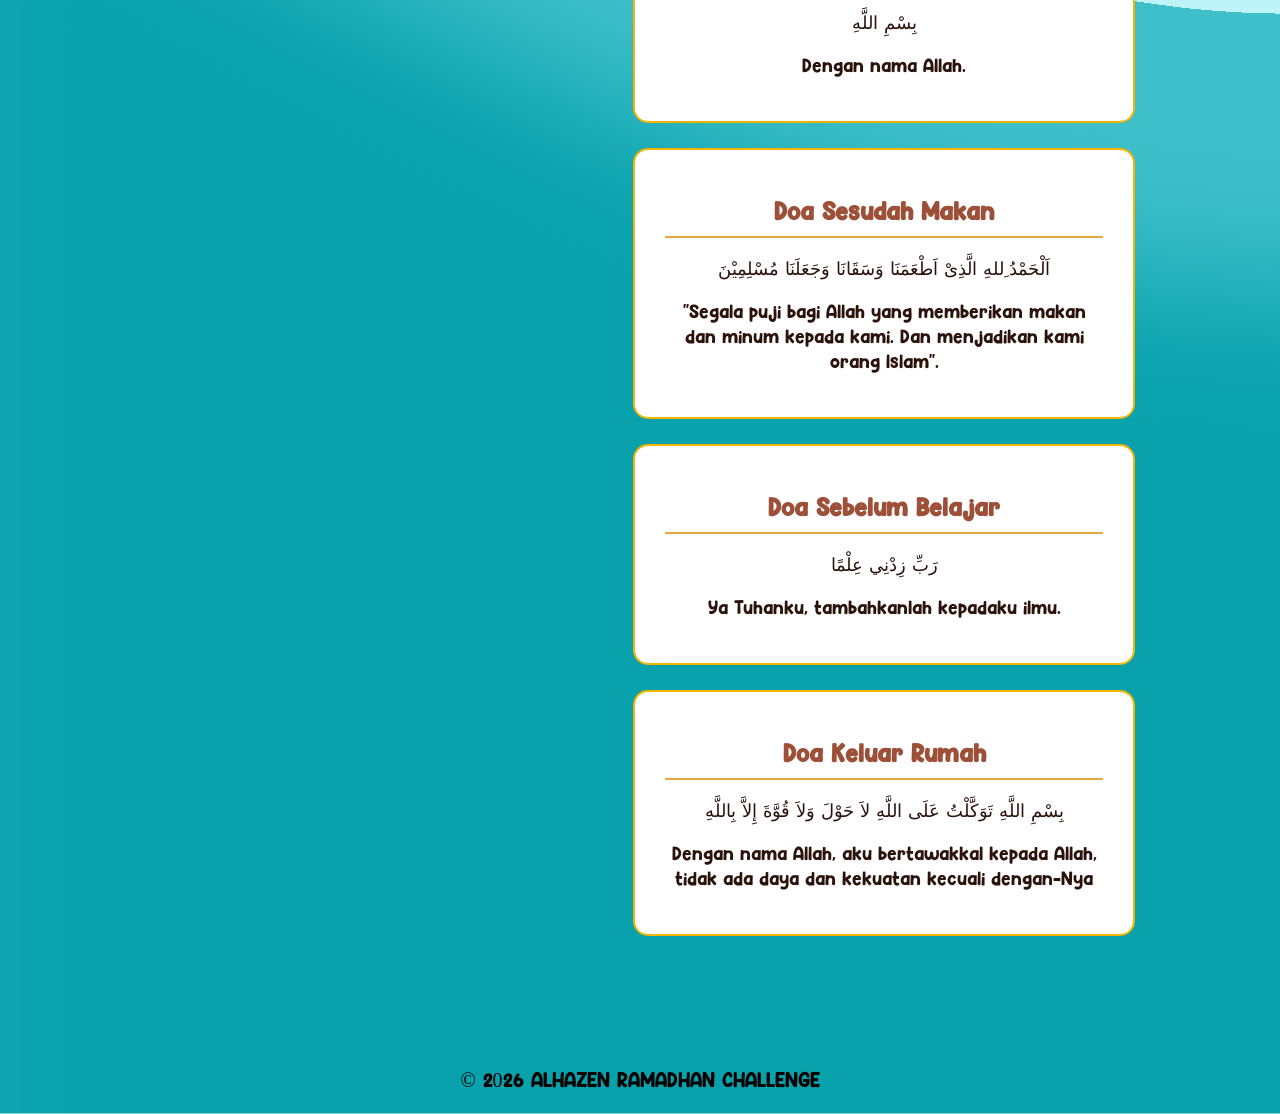
==== commit eff97988: "day4" ====
--- a/doa.html
+++ b/doa.html
@@ -13,13 +13,13 @@
             <img id="logo" src="assets/logo kareem.svg" alt="">
         </div>
         <div class="nav">
-            <nav class="inline" id="navbar-nih">
-                <ul class="nav">
+            <ul class="nav">
                 <li><a href="">Beranda</a></li>
                 <li><a href="doa.html">Doa</a></li>
                 <li><a href="dzikir.html">Dzikir</a></li>
                 <li><a href="">Waktu sholat</a></li>
                 <li><a href="zakat.html">Hitung zakat</a></li>
+                <li><a href="tracker.html">Tracker</a></li>
                 </ul>
             </nav>
         </div>
